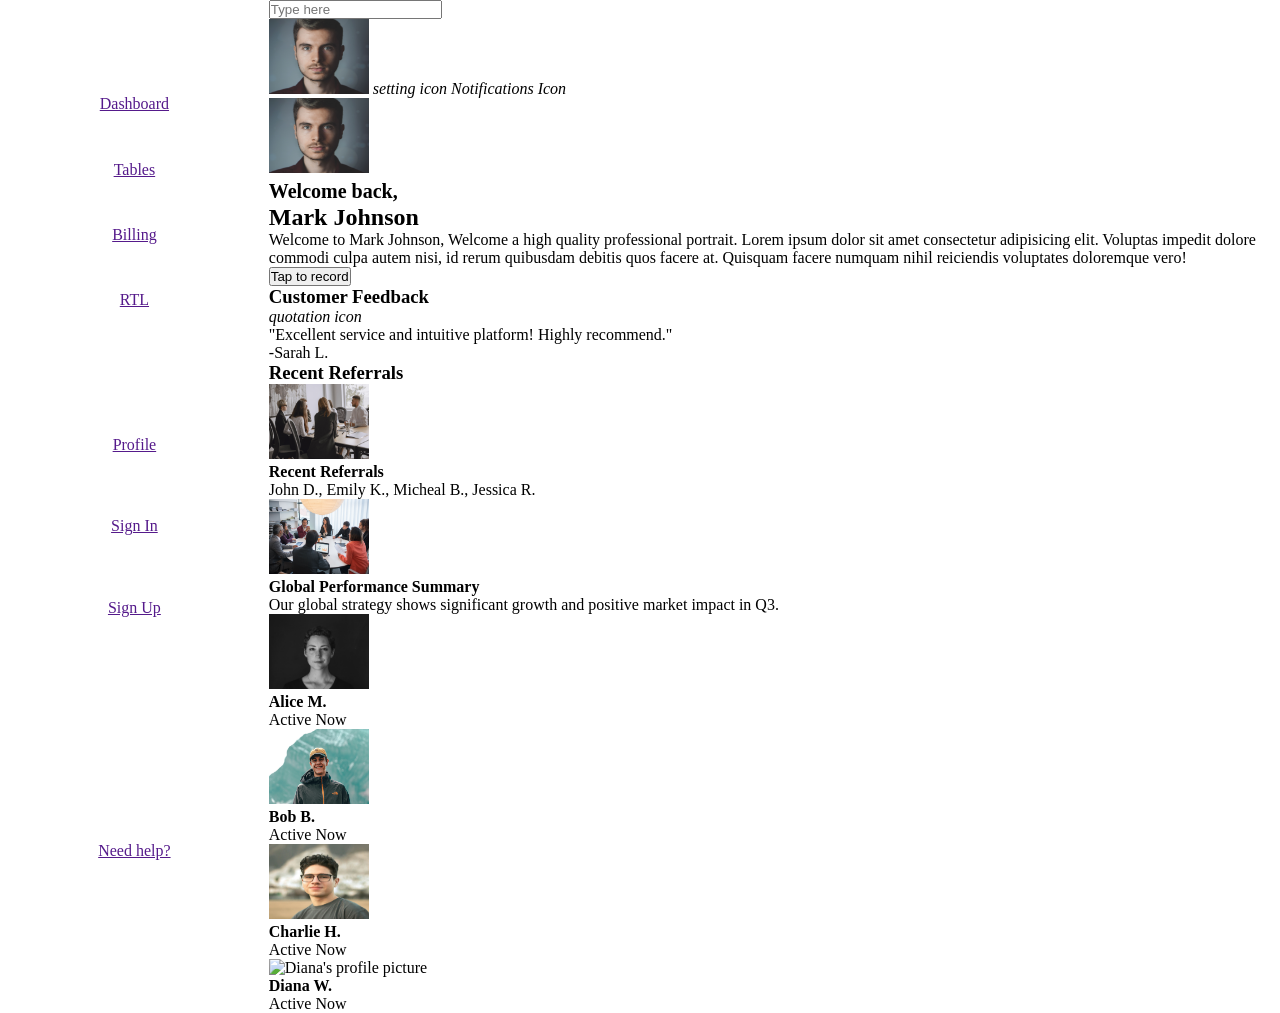
==== index.html @ 1d4af5df "Add basic CSS to the contents of the aside element in the dashboard page" ====
<!doctype html>
<html lang="en">
  <head>
    <meta charset="UTF-8" />
    <meta name="viewport" content="width=device-width, initial-scale=1.0" />
    <title>Dashboard</title>
    <!--Temporary style arrangement-->
    <style>
      img {
        width: 100px;
        height: 75px;
      }
    </style>
    <link rel="stylesheet" href="./assets/style/style.css" />
  </head>
  <body>
    <!-- We can't use non-semantic elements here-->
    <aside>
      <nav>
        <div class="aside1">
          <a href=""><i></i> Dashboard</a>
          <a href=""><i></i>Tables</a>
          <a href=""><i></i>Billing</a>
          <a href=""><i></i>RTL</a>
        </div>
        <div class="aside2">
          <a href=""><i></i>Profile</a>
          <a href=""><i></i>Sign In</a>
          <a href=""><i></i>Sign Up</a>
        </div>
        <div class="aside3">
          <a href=""><i></i> Need help?</a>
        </div>
      </nav>
    </aside>
    <div class="sub-container">
      <header>
        <div class="search">
          <!--Add search icon-->
          <input
            type="text"
            name="search"
            id="search"
            placeholder="Type here"
          />
        </div>
        <div class="settings">
          <img
            src="./assets/images/mark_Johnson.jpg"
            alt=""
            width="30px"
            height="30px"
          />
          <i>setting icon</i>
          <!--setting icon-->
          <i>Notifications Icon</i>
        </div>
      </header>

      <main>
        <section aria-labelledby="activity-information" class="activitySummary">
          <article aria-label="today's money"></article>
          <article aria-label="today's users"></article>
          <article aria-label="new clients"></article>
          <article aria-label="total sales"></article>
        </section>

        <section class="main-container" aria-labelledby="dashboard-overview">
          <article class="hero">
            <header>
              <img
                src="./assets/images/mark_Johnson.jpg"
                alt="mark johnson's profile picture"
              />
              <h2>
                <small>Welcome back,</small> <br />
                Mark Johnson
              </h2>
              <p>
                Welcome to Mark Johnson, Welcome a high quality professional
                portrait. Lorem ipsum dolor sit amet consectetur adipisicing
                elit. Voluptas impedit dolore commodi culpa autem nisi, id rerum
                quibusdam debitis quos facere at. Quisquam facere numquam nihil
                reiciendis voluptates doloremque vero!
              </p>

              <button>Tap to record</button>
            </header>
          </article>

          <article class="feedback">
            <h3>Customer Feedback</h3>
            <i>quotation icon</i>
            <p>
              "Excellent service and intuitive platform! Highly recommend."
              <br />
              -Sarah L.
            </p>
          </article>

          <article>
            <h3>Recent Referrals</h3>
            <figure>
              <img
                src="./assets/images/recent_referrals.jpg"
                alt="recent referrals image"
              />
              <figcaption>
                <b>Recent Referrals</b> <br />
                John D., Emily K., Micheal B., Jessica R.
              </figcaption>
            </figure>
          </article>
        </section>

        <section aria-labelledby="performance-summary">
          <article>
            <figure>
              <img
                src="./assets/images/global_performance_summary.jpg"
                alt="global performance summary image"
              />
              <figcaption>
                <b>Global Performance Summary</b> <br />
                Our global strategy shows significant growth and positive market
                impact in Q3.
              </figcaption>
            </figure>
          </article>

          <section>
            <article>
              <figure>
                <img
                  src="./assets/images/Alica_M.jpg"
                  alt="Alice's profile picture"
                />
                <figcaption>
                  <b>Alice M.</b> <br />
                  <span>Active Now</span>
                </figcaption>
              </figure>
            </article>

            <article>
              <figure>
                <img
                  src="./assets/images/Bob_S.jpg"
                  alt="Bob's profile picture"
                />
                <figcaption>
                  <b>Bob B.</b> <br />
                  <span>Active Now</span>
                </figcaption>
              </figure>
            </article>

            <article>
              <figure>
                <img
                  src="./assets/images/Charli_H.jpg"
                  alt="Charlie's profile picture"
                />
                <figcaption>
                  <b>Charlie H.</b> <br />
                  <span>Active Now</span>
                </figcaption>
              </figure>
            </article>

            <article>
              <figure>
                <img
                  src="./assets/images/Diana W.jpg"
                  alt="Diana's profile picture"
                />
                <figcaption>
                  <b>Diana W.</b> <br />
                  <span>Active Now</span>
                </figcaption>
              </figure>
            </article>
          </section>
        </section>
      </main>
    </div>
  </body>
</html>
---- assets/style/style.css ----
* {
  margin: 0;
  padding: 0;
  box-sizing: border-box;
}

body {
  display: flex;
}

aside {
  flex: 0.5;
  padding: 3rem 0.5rem 0.5rem;
  /* border: 1rem solid black; */
}

aside nav {
  display: flex;
  flex-direction: column;
  justify-content: space-between;
  gap: 1rem;
  height: 100%;
}

aside nav .aside1,
.aside2,
.aside3 {
  display: flex;
  flex-direction: column;
  justify-content: space-evenly;
  /* border: 0.5rem solid blue; */
  height: 100%;
  align-items: center;
}

.sub-container {
  flex: 2;
}
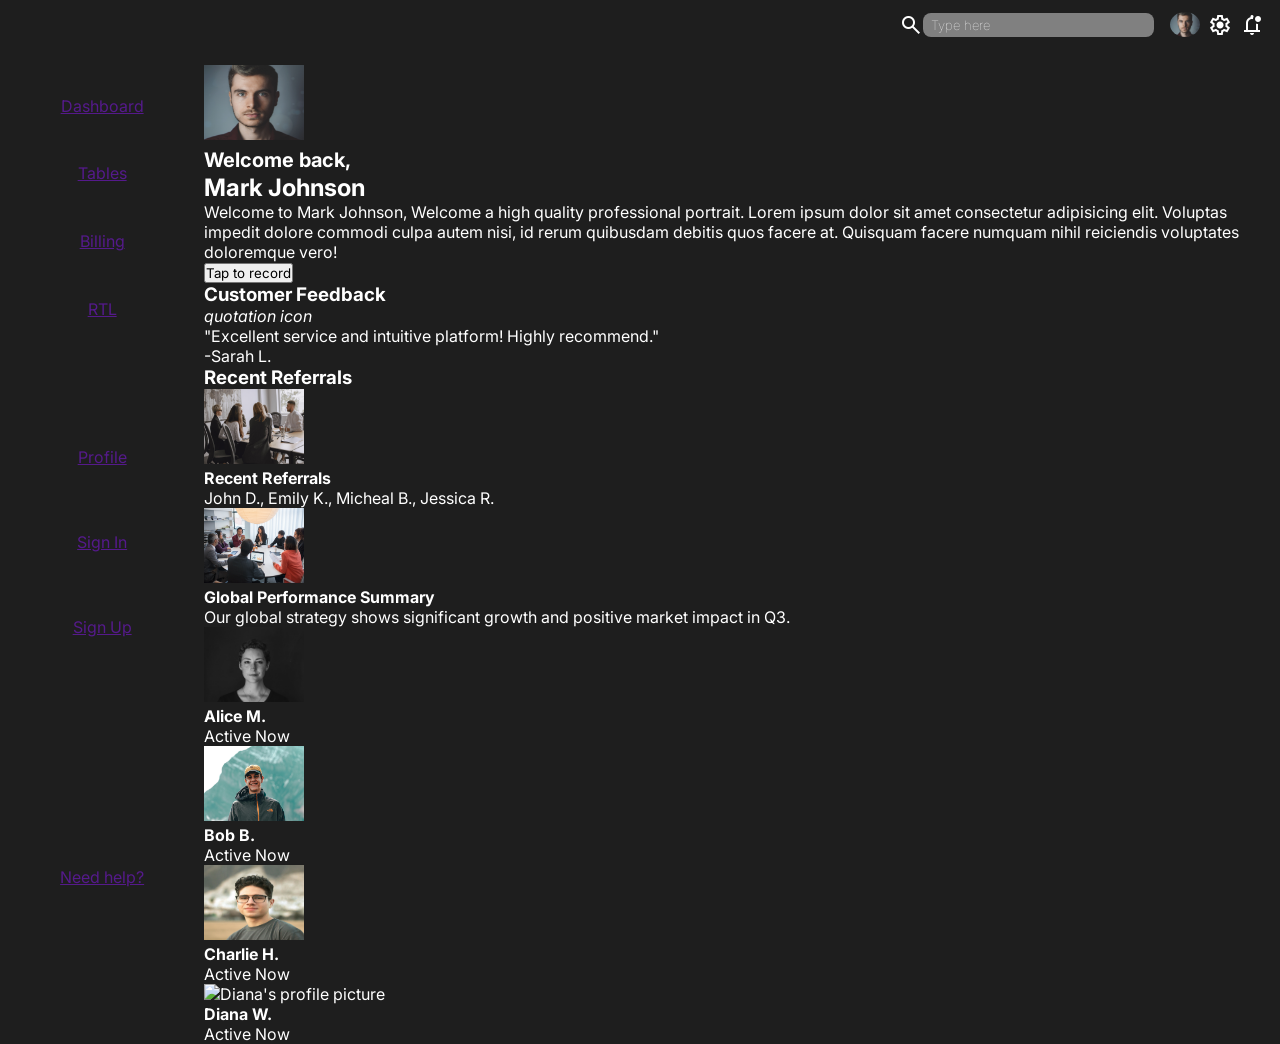
==== commit 8a0a0db5: "Add CSS and icons to the header navigation and information subsection." ====
--- a/index.html
+++ b/index.html
@@ -11,6 +11,10 @@
         height: 75px;
       }
     </style>
+    <link
+      rel="stylesheet"
+      href="https://fonts.googleapis.com/css2?family=Material+Symbols+Outlined:opsz,wght,FILL,GRAD@20..48,100..700,0..1,-50..200&icon_names=settings,notifications_unread,search"
+    />
     <link rel="stylesheet" href="./assets/style/style.css" />
   </head>
   <body>
@@ -34,9 +38,10 @@
       </nav>
     </aside>
     <div class="sub-container">
-      <header>
+      <header id="info-nav">
         <div class="search">
           <!--Add search icon-->
+          <span class="material-symbols-outlined search-icon">search</span>
           <input
             type="text"
             name="search"
@@ -51,9 +56,9 @@
             width="30px"
             height="30px"
           />
-          <i>setting icon</i>
+          <span class="material-symbols-outlined">settings</span>
           <!--setting icon-->
-          <i>Notifications Icon</i>
+          <span class="material-symbols-outlined">notifications_unread</span>
         </div>
       </header>
 
--- a/assets/style/style.css
+++ b/assets/style/style.css
@@ -1,15 +1,20 @@
+@import url("https://fonts.googleapis.com/css2?family=Inter:ital,opsz,wght@0,14..32,100..900;1,14..32,100..900");
+
 * {
   margin: 0;
   padding: 0;
   box-sizing: border-box;
+  font-family: Inter;
 }
 
 body {
   display: flex;
+  color: #ffffff;
+  background-color: #1e1e1e;
 }
 
 aside {
-  flex: 0.5;
+  flex: 0.35;
   padding: 3rem 0.5rem 0.5rem;
   /* border: 1rem solid black; */
 }
@@ -35,4 +40,51 @@
 
 .sub-container {
   flex: 2;
+  display: flex;
+  flex-direction: column;
+  gap: 1rem;
 }
+
+.sub-container header#info-nav {
+  display: flex;
+  justify-content: flex-end;
+  gap: 1rem;
+  /* border: 0.25rem solid black; */
+  align-items: center;
+  padding: 0.75rem 1rem;
+}
+
+.sub-container header#info-nav .search {
+  display: flex;
+}
+
+.sub-container header#info-nav .search span .search-icon {
+  align-self: center;
+  font-weight: 200;
+}
+
+.sub-container header#info-nav .search input {
+  border-radius: 0.5rem;
+  background-color: gray;
+  color: white;
+  border: none;
+  padding: 0.25rem 0.5rem;
+}
+.sub-container header#info-nav .search input::placeholder {
+  color: white;
+  font-weight: 100;
+  font-size: small;
+}
+
+.sub-container header#info-nav .settings {
+  display: flex;
+  justify-content: space-evenly;
+  align-items: center;
+  gap: 0.5rem;
+}
+
+.sub-container header#info-nav .settings img {
+  border-radius: 50%;
+  height: 25px;
+  width: 30px;
+}
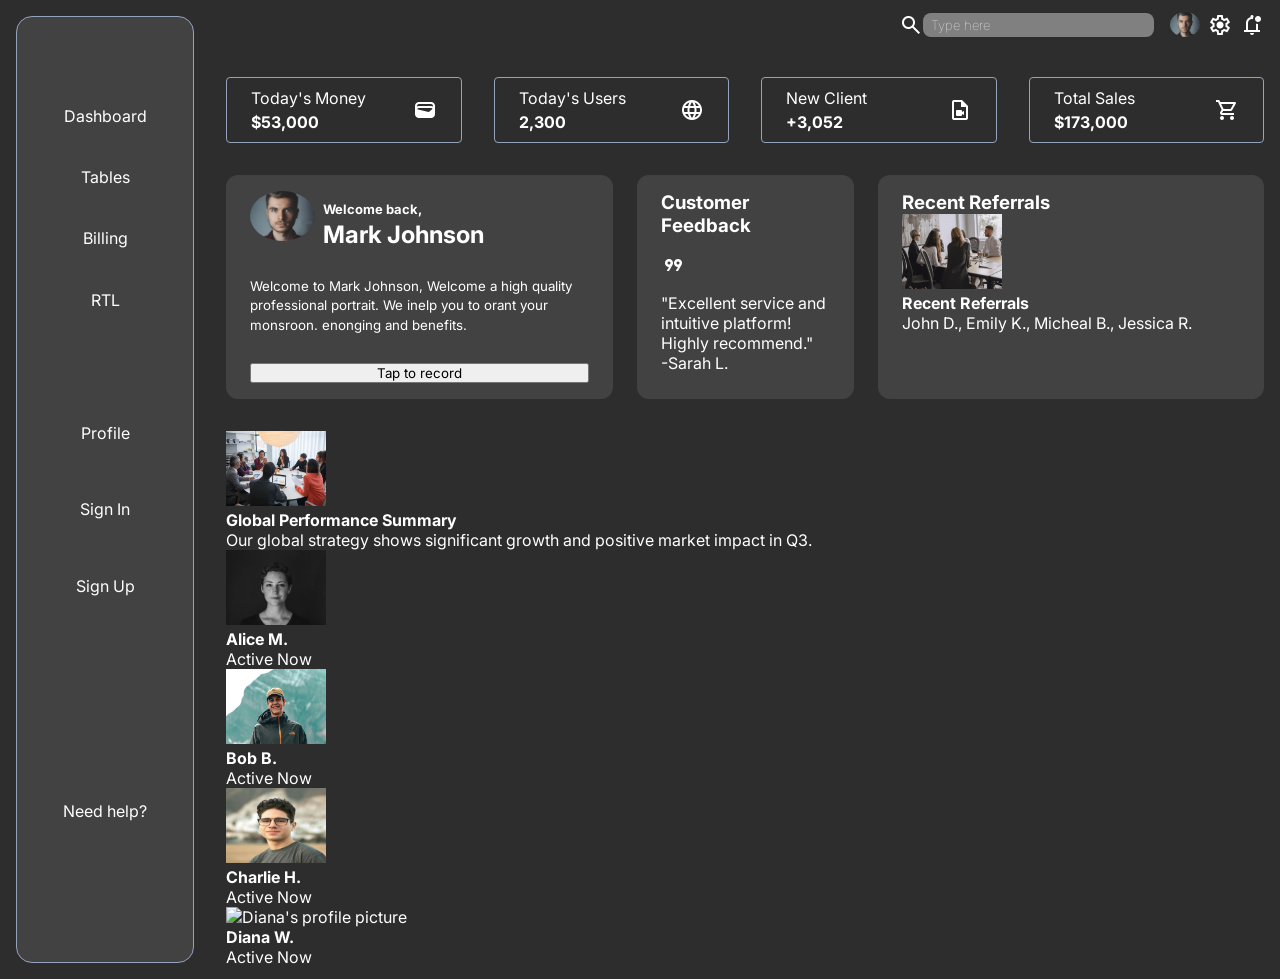
==== commit 007362aa: "Add more CSS to the dashboard page" ====
--- a/index.html
+++ b/index.html
@@ -13,7 +13,7 @@
     </style>
     <link
       rel="stylesheet"
-      href="https://fonts.googleapis.com/css2?family=Material+Symbols+Outlined:opsz,wght,FILL,GRAD@20..48,100..700,0..1,-50..200&icon_names=settings,notifications_unread,search"
+      href="https://fonts.googleapis.com/css2?family=Material+Symbols+Outlined:opsz,wght,FILL,GRAD@20..48,100..700,0..1,-50..200&icon_names=settings,notifications_unread,search,wallet,language,video_file,shopping_cart,format_quote"
     />
     <link rel="stylesheet" href="./assets/style/style.css" />
   </head>
@@ -64,10 +64,35 @@
 
       <main>
         <section aria-labelledby="activity-information" class="activitySummary">
-          <article aria-label="today's money"></article>
-          <article aria-label="today's users"></article>
-          <article aria-label="new clients"></article>
-          <article aria-label="total sales"></article>
+          <article aria-label="today's money">
+            <p>
+              Today's Money
+              <br />
+              <span> <b>$53,000</b></span>
+            </p>
+            <span class="material-symbols-outlined">wallet</span>
+          </article>
+          <article aria-label="today's users">
+            <p>
+              Today's Users
+              <br />
+              <span><b>2,300</b></span>
+            </p>
+            <span class="material-symbols-outlined">language</span>
+          </article>
+          <article aria-label="new clients">
+            <p>
+              New Client <br />
+              <span> <b>+3,052</b></span>
+            </p>
+            <span class="material-symbols-outlined">video_file</span>
+          </article>
+          <article aria-label="total sales">
+            <p>
+              Total Sales <br /><span> <b>$173,000</b></span>
+            </p>
+            <span class="material-symbols-outlined">shopping_cart</span>
+          </article>
         </section>
 
         <section class="main-container" aria-labelledby="dashboard-overview">
@@ -81,21 +106,19 @@
                 <small>Welcome back,</small> <br />
                 Mark Johnson
               </h2>
-              <p>
-                Welcome to Mark Johnson, Welcome a high quality professional
-                portrait. Lorem ipsum dolor sit amet consectetur adipisicing
-                elit. Voluptas impedit dolore commodi culpa autem nisi, id rerum
-                quibusdam debitis quos facere at. Quisquam facere numquam nihil
-                reiciendis voluptates doloremque vero!
-              </p>
-
-              <button>Tap to record</button>
             </header>
+            <p>
+              Welcome to Mark Johnson, Welcome a high quality professional
+              portrait. We inelp you to orant your monsroon. enonging and
+              benefits.
+            </p>
+
+            <button>Tap to record</button>
           </article>
 
           <article class="feedback">
             <h3>Customer Feedback</h3>
-            <i>quotation icon</i>
+            <span class="material-symbols-outlined">format_quote</span>
             <p>
               "Excellent service and intuitive platform! Highly recommend."
               <br />
@@ -103,7 +126,7 @@
             </p>
           </article>
 
-          <article>
+          <article class="referrals">
             <h3>Recent Referrals</h3>
             <figure>
               <img
--- a/assets/style/style.css
+++ b/assets/style/style.css
@@ -10,12 +10,16 @@
 body {
   display: flex;
   color: #ffffff;
-  background-color: #1e1e1e;
+  background-color: #2d2d2d;
 }
 
 aside {
-  flex: 0.35;
+  flex: 0.3;
   padding: 3rem 0.5rem 0.5rem;
+  background-color: #424242;
+  margin: 1rem;
+  border-radius: 1rem;
+  border: 0.0625rem solid #94a3bb;
   /* border: 1rem solid black; */
 }
 
@@ -36,6 +40,11 @@
   /* border: 0.5rem solid blue; */
   height: 100%;
   align-items: center;
+}
+
+aside nav a {
+  text-decoration: none;
+  color: white;
 }
 
 .sub-container {
@@ -88,3 +97,85 @@
   height: 25px;
   width: 30px;
 }
+main {
+  display: flex;
+  flex-direction: column;
+  gap: 2rem;
+  padding: 0.75rem 1rem;
+}
+.activitySummary {
+  display: flex;
+  justify-content: space-evenly;
+  width: 100%;
+  gap: 2rem;
+}
+
+.activitySummary article {
+  padding: 0.5rem 1.5rem;
+  border: 0.0625rem solid #94a3bb;
+  border-radius: 0.25rem;
+  display: flex;
+  align-items: center;
+  justify-content: space-between;
+  width: 100%;
+}
+
+.activitySummary article p {
+  line-height: 1.5;
+  font-weight: light;
+}
+
+.main-container {
+  /* border: 0.125rem solid white; */
+  display: flex;
+  gap: 1.5rem;
+}
+
+.hero,
+.feedback,
+.referrals {
+  padding: 1rem 1.5rem;
+  /* border: 0.125rem solid white; */
+  background-color: #424242;
+  border-radius: 0.75rem;
+}
+
+.hero {
+  flex: 1;
+  display: flex;
+  flex-direction: column;
+  gap: 1.75rem;
+}
+
+.hero header {
+  display: flex;
+  gap: 0.5rem;
+}
+
+.hero header img {
+  border-radius: 50%;
+  width: 65px;
+  height: 50px;
+  object-fit: fill;
+}
+
+.hero header h2 small {
+  font-weight: light;
+  font-size: small;
+}
+
+.hero p {
+  font-size: smaller;
+  line-height: 1.45;
+  font-weight: light;
+}
+.feedback {
+  flex: 0.5;
+  display: flex;
+  flex-direction: column;
+  gap: 1rem;
+}
+
+.referrals {
+  flex: 1;
+}
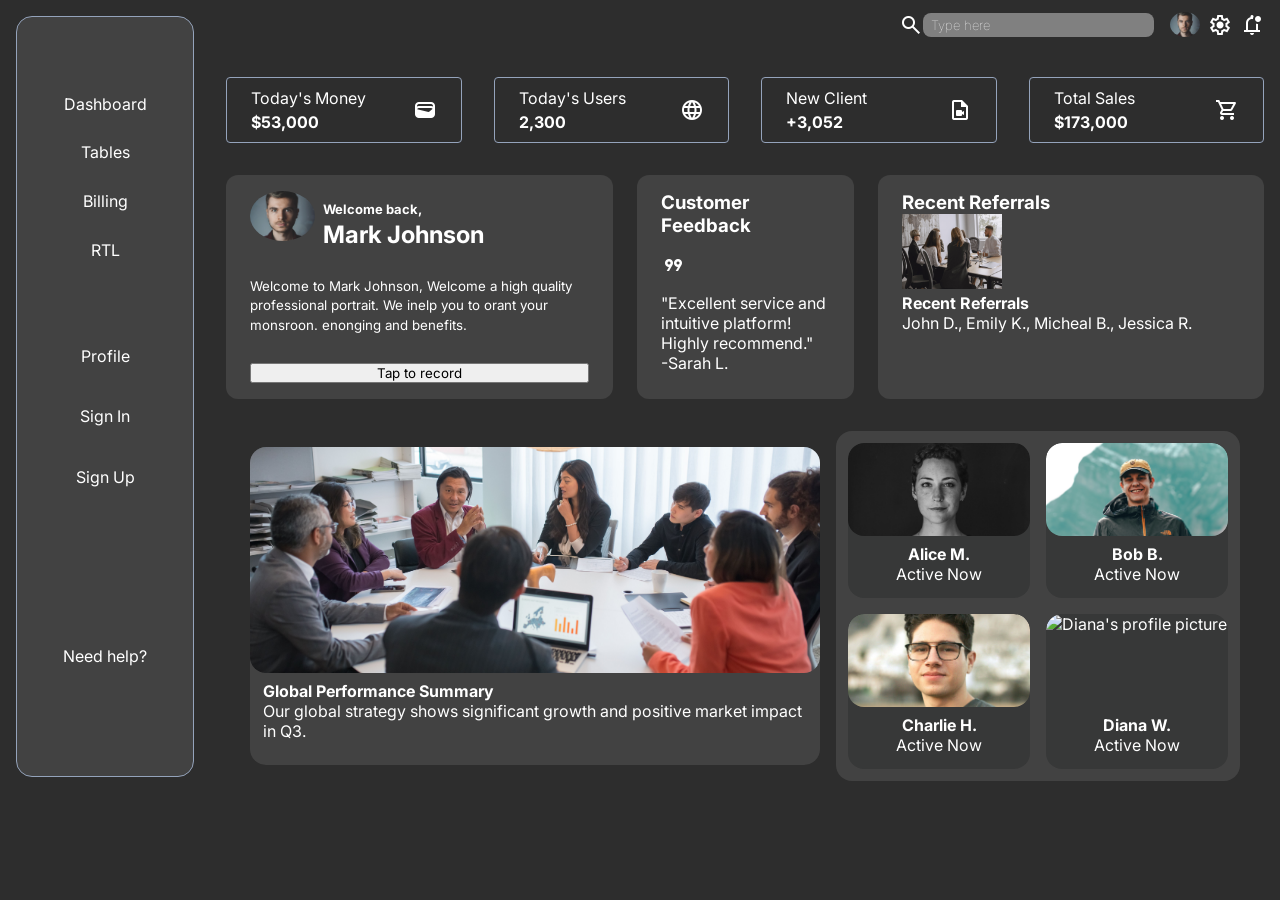
==== commit bd707fb3: "Complete the basic CSS for the desktop-friendly dashboard design" ====
--- a/index.html
+++ b/index.html
@@ -4,13 +4,7 @@
     <meta charset="UTF-8" />
     <meta name="viewport" content="width=device-width, initial-scale=1.0" />
     <title>Dashboard</title>
-    <!--Temporary style arrangement-->
-    <style>
-      img {
-        width: 100px;
-        height: 75px;
-      }
-    </style>
+
     <link
       rel="stylesheet"
       href="https://fonts.googleapis.com/css2?family=Material+Symbols+Outlined:opsz,wght,FILL,GRAD@20..48,100..700,0..1,-50..200&icon_names=settings,notifications_unread,search,wallet,language,video_file,shopping_cart,format_quote"
@@ -141,73 +135,66 @@
           </article>
         </section>
 
-        <section aria-labelledby="performance-summary">
-          <article>
-            <figure>
-              <img
-                src="./assets/images/global_performance_summary.jpg"
-                alt="global performance summary image"
-              />
-              <figcaption>
-                <b>Global Performance Summary</b> <br />
-                Our global strategy shows significant growth and positive market
-                impact in Q3.
-              </figcaption>
-            </figure>
-          </article>
-
-          <section>
-            <article>
-              <figure>
-                <img
-                  src="./assets/images/Alica_M.jpg"
-                  alt="Alice's profile picture"
-                />
-                <figcaption>
-                  <b>Alice M.</b> <br />
-                  <span>Active Now</span>
-                </figcaption>
-              </figure>
-            </article>
-
-            <article>
-              <figure>
-                <img
-                  src="./assets/images/Bob_S.jpg"
-                  alt="Bob's profile picture"
-                />
-                <figcaption>
-                  <b>Bob B.</b> <br />
-                  <span>Active Now</span>
-                </figcaption>
-              </figure>
-            </article>
-
-            <article>
-              <figure>
-                <img
-                  src="./assets/images/Charli_H.jpg"
-                  alt="Charlie's profile picture"
-                />
-                <figcaption>
-                  <b>Charlie H.</b> <br />
-                  <span>Active Now</span>
-                </figcaption>
-              </figure>
-            </article>
-
-            <article>
-              <figure>
-                <img
-                  src="./assets/images/Diana W.jpg"
-                  alt="Diana's profile picture"
-                />
-                <figcaption>
-                  <b>Diana W.</b> <br />
-                  <span>Active Now</span>
-                </figcaption>
-              </figure>
-            </article>
+        <section
+          aria-labelledby="performance-summary"
+          class="performanceSummary"
+        >
+          <figure class="img">
+            <img
+              src="./assets/images/global_performance_summary.jpg"
+              alt="global performance summary image"
+            />
+            <figcaption>
+              <b>Global Performance Summary</b> <br />
+              Our global strategy shows significant growth and positive market
+              impact in Q3.
+            </figcaption>
+          </figure>
+
+          <section class="subDiv">
+            <figure class="subDivImg">
+              <img
+                src="./assets/images/Alica_M.jpg"
+                alt="Alice's profile picture"
+              />
+              <figcaption>
+                <b>Alice M.</b> <br />
+                <span>Active Now</span>
+              </figcaption>
+            </figure>
+
+            <figure class="subDivImg">
+              <img
+                src="./assets/images/Bob_S.jpg"
+                alt="Bob's profile picture"
+              />
+              <figcaption>
+                <b>Bob B.</b> <br />
+                <span>Active Now</span>
+              </figcaption>
+            </figure>
+
+            <figure class="subDivImg">
+              <img
+                src="./assets/images/Charli_H.jpg"
+                alt="Charlie's profile picture"
+              />
+              <figcaption>
+                <b>Charlie H.</b> <br />
+                <span>Active Now</span>
+              </figcaption>
+            </figure>
+
+            <figure class="subDivImg">
+              <img
+                src="./assets/images/Diana W.jpg"
+                alt="Diana's profile picture"
+              />
+              <figcaption>
+                <b>Diana W.</b> <br />
+                <span>Active Now</span>
+              </figcaption>
+            </figure>
           </section>
         </section>
       </main>
--- a/assets/style/style.css
+++ b/assets/style/style.css
@@ -45,6 +45,11 @@
 aside nav a {
   text-decoration: none;
   color: white;
+}
+
+img {
+  width: 100px;
+  height: 75px;
 }
 
 .sub-container {
@@ -97,12 +102,14 @@
   height: 25px;
   width: 30px;
 }
+
 main {
   display: flex;
   flex-direction: column;
   gap: 2rem;
   padding: 0.75rem 1rem;
 }
+
 .activitySummary {
   display: flex;
   justify-content: space-evenly;
@@ -179,3 +186,85 @@
 .referrals {
   flex: 1;
 }
+
+section.performanceSummary {
+  display: flex;
+  gap: 1rem;
+  align-items: center;
+  padding: 1rem 1.5rem;
+  height: 350px;
+}
+
+section.performanceSummary .img,
+section.performanceSummary .subDiv {
+  height: 100%;
+}
+
+section.performanceSummary .img {
+  /* border: 0.125rem solid pink; */
+  flex: 1.8;
+  background-color: #424242;
+  border-radius: 1rem;
+  /* padding: 0.5rem; */
+  width: 100%;
+  height: 100%;
+  display: flex;
+  flex-direction: column;
+}
+
+section.performanceSummary .img img {
+  flex: 1.5;
+  width: 100%;
+  object-fit: cover;
+  border-radius: 1rem;
+}
+
+section.performanceSummary .img figcaption {
+  flex: 0.5;
+  padding: 0.5rem 0.8rem;
+  /* border: 0.125rem solid green; */
+  /* height: 50%; */
+}
+
+section.performanceSummary .subDiv {
+  flex: 1.2;
+
+  display: grid;
+  grid-template-columns: repeat(2, 1fr);
+  grid-template-rows: repeat(2, 1fr);
+
+  gap: 1rem;
+
+  height: 350px;
+
+  background-color: #424242;
+  border-radius: 1rem;
+  padding: 0.75rem;
+}
+
+section.performanceSummary .subDiv .subDivImg {
+  margin: 0;
+  display: flex;
+  flex-direction: column;
+  min-height: 0;
+  border-radius: 1rem;
+  background-color: #373838;
+  overflow: hidden;
+}
+
+section.performanceSummary .subDiv figure img {
+  width: 100%;
+  min-height: 0;
+
+  flex: 2;
+  object-fit: cover;
+
+  border-radius: 1rem;
+}
+section.performanceSummary .subDiv figure figcaption {
+  width: 100%;
+  flex: 1;
+
+  padding: 0.5rem;
+  text-align: center;
+}
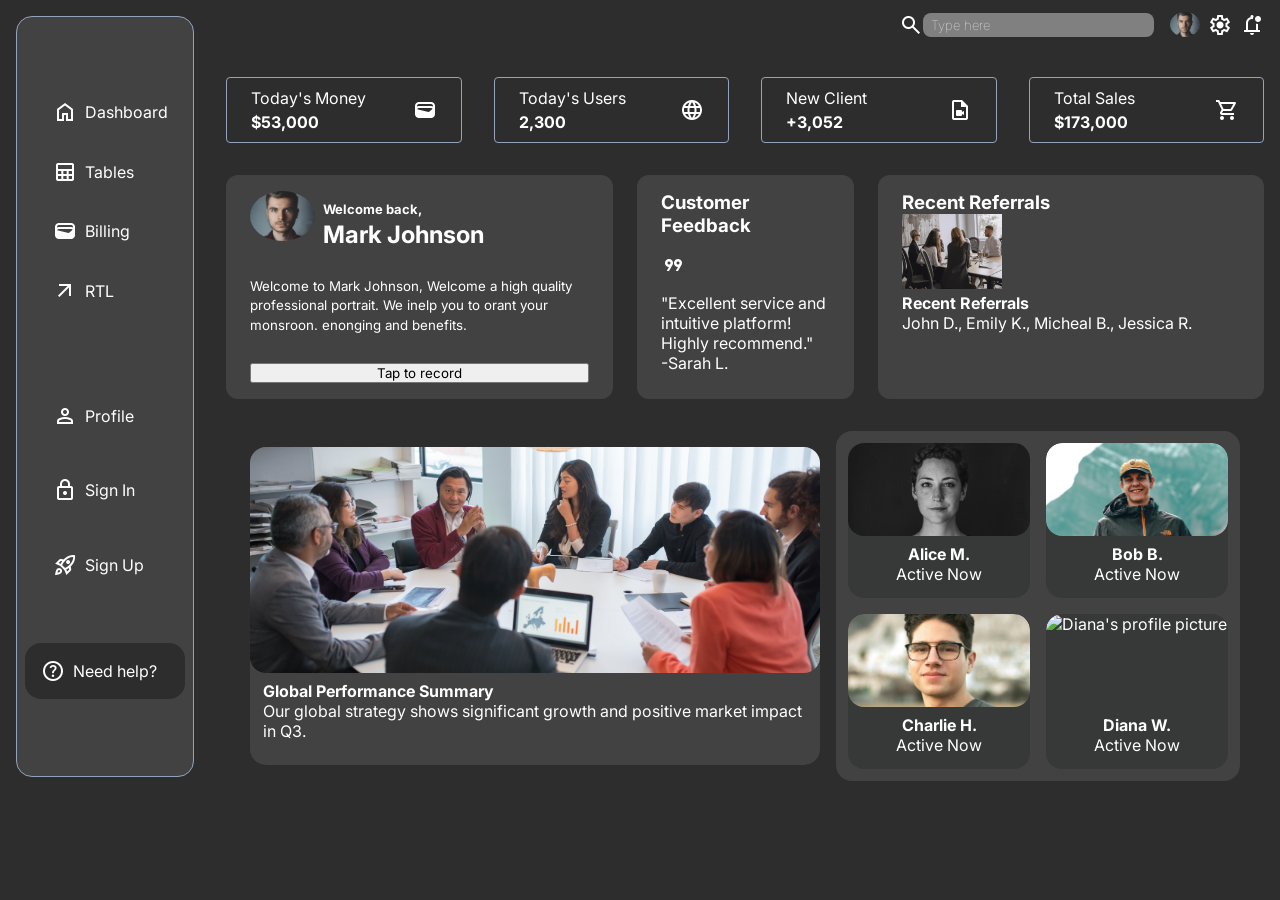
==== commit db2a9b6c: "Add all necessary icons to the aside section of the dashboard" ====
--- a/index.html
+++ b/index.html
@@ -7,7 +7,7 @@
 
     <link
       rel="stylesheet"
-      href="https://fonts.googleapis.com/css2?family=Material+Symbols+Outlined:opsz,wght,FILL,GRAD@20..48,100..700,0..1,-50..200&icon_names=settings,notifications_unread,search,wallet,language,video_file,shopping_cart,format_quote"
+      href="https://fonts.googleapis.com/css2?family=Material+Symbols+Outlined:opsz,wght,FILL,GRAD@20..48,100..700,0..1,-50..200&icon_names=settings,notifications_unread,search,wallet,language,video_file,shopping_cart,format_quote,home,table,arrow_outward,person,lock,help,rocket_launch"
     />
     <link rel="stylesheet" href="./assets/style/style.css" />
   </head>
@@ -16,18 +16,35 @@
     <aside>
       <nav>
         <div class="aside1">
-          <a href=""><i></i> Dashboard</a>
-          <a href=""><i></i>Tables</a>
-          <a href=""><i></i>Billing</a>
-          <a href=""><i></i>RTL</a>
+          <a href=""
+            ><span class="material-symbols-outlined">home</span> Dashboard</a
+          >
+          <a href=""
+            ><span class="material-symbols-outlined">table</span> Tables</a
+          >
+          <a href=""
+            ><span class="material-symbols-outlined">wallet</span>Billing</a
+          >
+          <a href=""
+            ><span class="material-symbols-outlined">arrow_outward</span>RTL</a
+          >
         </div>
         <div class="aside2">
-          <a href=""><i></i>Profile</a>
-          <a href=""><i></i>Sign In</a>
-          <a href=""><i></i>Sign Up</a>
+          <a href=""
+            ><span class="material-symbols-outlined">person</span>Profile</a
+          >
+          <a href=""
+            ><span class="material-symbols-outlined">lock</span>Sign In</a
+          >
+          <a href=""
+            ><span class="material-symbols-outlined">rocket_launch</span>Sign
+            Up</a
+          >
         </div>
         <div class="aside3">
-          <a href=""><i></i> Need help?</a>
+          <a href=""
+            ><span class="material-symbols-outlined">help</span> Need help?</a
+          >
         </div>
       </nav>
     </aside>
--- a/assets/style/style.css
+++ b/assets/style/style.css
@@ -32,14 +32,37 @@
 }
 
 aside nav .aside1,
-.aside2,
-.aside3 {
-  display: flex;
+.aside2 {
+  display: flex;
+  flex: 1.25;
   flex-direction: column;
   justify-content: space-evenly;
   /* border: 0.5rem solid blue; */
   height: 100%;
-  align-items: center;
+  align-items: flex-start;
+  padding-left: 1.75rem;
+  width: 100%;
+}
+
+aside nav div a {
+  display: flex;
+  gap: 0.5rem;
+  align-items: center;
+}
+
+aside nav .aside3 {
+  flex: 0.5;
+  justify-content: flex-end;
+  padding-bottom: 1rem;
+  align-items: center;
+  /* border: 0.125rem solid blue; */
+  /* height: fit-content; */
+}
+
+.aside3 a {
+  padding: 1rem;
+  background-color: #2d2d2d;
+  border-radius: 1rem;
 }
 
 aside nav a {
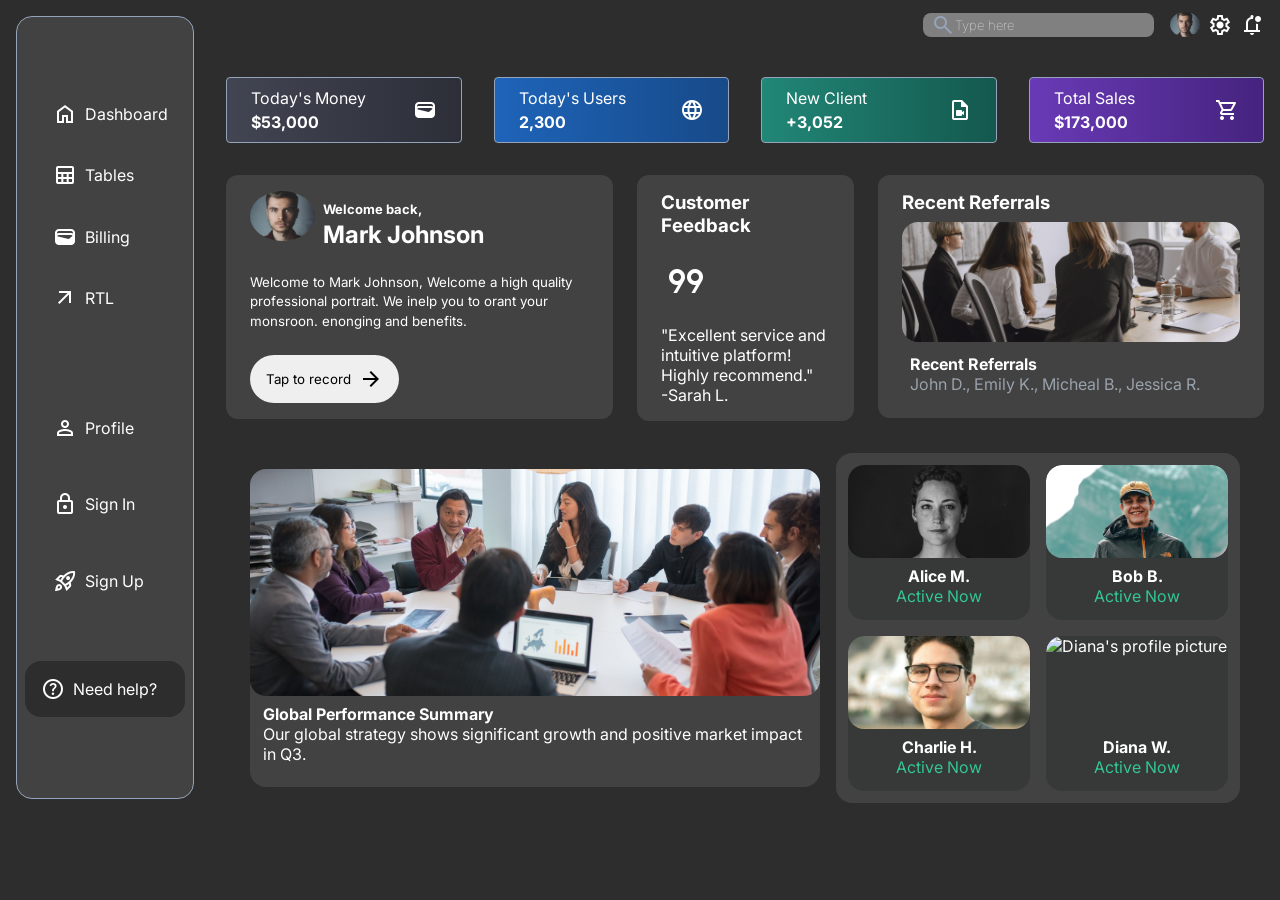
==== commit 06d21105: "Add mobile-responsiveness to the whole dashboard" ====
--- a/index.html
+++ b/index.html
@@ -7,214 +7,231 @@
 
     <link
       rel="stylesheet"
-      href="https://fonts.googleapis.com/css2?family=Material+Symbols+Outlined:opsz,wght,FILL,GRAD@20..48,100..700,0..1,-50..200&icon_names=settings,notifications_unread,search,wallet,language,video_file,shopping_cart,format_quote,home,table,arrow_outward,person,lock,help,rocket_launch"
+      href="https://fonts.googleapis.com/css2?family=Material+Symbols+Outlined:opsz,wght,FILL,GRAD@20..48,100..700,0..1,-50..200&icon_names=settings,notifications_unread,search,wallet,language,video_file,shopping_cart,format_quote,home,table,arrow_outward,person,lock,help,rocket_launch,arrow_forward"
     />
     <link rel="stylesheet" href="./assets/style/style.css" />
   </head>
   <body>
-    <!-- We can't use non-semantic elements here-->
-    <aside>
-      <nav>
-        <div class="aside1">
-          <a href=""
-            ><span class="material-symbols-outlined">home</span> Dashboard</a
+    <div class="container">
+      <aside>
+        <nav>
+          <div class="aside1">
+            <a href=""
+              ><span class="material-symbols-outlined">home</span>
+              <span class="desc"> Dashboard</span>
+            </a>
+            <a href=""
+              ><span class="material-symbols-outlined">table</span>
+              <span class="desc"> Tables</span></a
+            >
+            <a href=""
+              ><span class="material-symbols-outlined">wallet</span>
+              <span class="desc">Billing</span></a
+            >
+            <a href=""
+              ><span class="material-symbols-outlined">arrow_outward</span>
+              <span class="desc">RTL</span></a
+            >
+          </div>
+          <div class="aside2">
+            <a href=""
+              ><span class="material-symbols-outlined">person</span>
+              <span class="desc">Profile</span></a
+            >
+            <a href=""
+              ><span class="material-symbols-outlined">lock</span>
+              <span class="desc">Sign In</span>
+            </a>
+            <a href=""
+              ><span class="material-symbols-outlined">rocket_launch</span
+              ><span class="desc">Sign Up</span></a
+            >
+          </div>
+          <div class="aside3">
+            <a href=""
+              ><span class="material-symbols-outlined">help</span>
+              <span class="desc">Need help?</span></a
+            >
+          </div>
+        </nav>
+      </aside>
+      <div class="sub-container">
+        <header id="info-nav">
+          <div class="search">
+            <!--Add search icon-->
+            <span class="material-symbols-outlined search-icon">search</span>
+            <input
+              type="text"
+              name="search"
+              id="search"
+              placeholder="Type here"
+            />
+          </div>
+          <div class="settings">
+            <img
+              src="./assets/images/mark_Johnson.jpg"
+              alt=""
+              width="30px"
+              height="30px"
+            />
+            <span class="material-symbols-outlined">settings</span>
+            <!--setting icon-->
+            <span class="material-symbols-outlined">notifications_unread</span>
+          </div>
+        </header>
+
+        <main>
+          <section
+            aria-labelledby="activity-information"
+            class="activitySummary"
           >
-          <a href=""
-            ><span class="material-symbols-outlined">table</span> Tables</a
+            <article aria-label="today's money" class="money">
+              <p>
+                Today's Money
+                <br />
+                <span> <b>$53,000</b></span>
+              </p>
+              <span class="material-symbols-outlined">wallet</span>
+            </article>
+            <article aria-label="today's users" class="users">
+              <p>
+                Today's Users
+                <br />
+                <span><b>2,300</b></span>
+              </p>
+              <span class="material-symbols-outlined">language</span>
+            </article>
+            <article aria-label="new clients" class="clients">
+              <p>
+                New Client <br />
+                <span> <b>+3,052</b></span>
+              </p>
+              <span class="material-symbols-outlined">video_file</span>
+            </article>
+            <article aria-label="total sales" class="sales">
+              <p>
+                Total Sales <br /><span> <b>$173,000</b></span>
+              </p>
+              <span class="material-symbols-outlined">shopping_cart</span>
+            </article>
+          </section>
+
+          <section class="main-container" aria-labelledby="dashboard-overview">
+            <article class="hero">
+              <header>
+                <img
+                  src="./assets/images/mark_Johnson.jpg"
+                  alt="mark johnson's profile picture"
+                />
+                <h2>
+                  <small>Welcome back,</small> <br />
+                  Mark Johnson
+                </h2>
+              </header>
+              <p>
+                Welcome to Mark Johnson, Welcome a high quality professional
+                portrait. We inelp you to orant your monsroon. enonging and
+                benefits.
+              </p>
+
+              <button>
+                Tap to record
+                <span class="material-symbols-outlined">arrow_forward</span>
+              </button>
+            </article>
+
+            <article class="feedback">
+              <h3>Customer Feedback</h3>
+              <span class="material-symbols-outlined">format_quote</span>
+              <p>
+                "Excellent service and intuitive platform! Highly recommend."
+                <br />
+                -Sarah L.
+              </p>
+            </article>
+
+            <article class="referrals">
+              <h3>Recent Referrals</h3>
+              <figure>
+                <img
+                  src="./assets/images/recent_referrals.jpg"
+                  alt="recent referrals image"
+                />
+                <figcaption>
+                  <b>Recent Referrals</b> <br />
+                  <span> John D., Emily K., Micheal B., Jessica R.</span>
+                </figcaption>
+              </figure>
+            </article>
+          </section>
+
+          <section
+            aria-labelledby="performance-summary"
+            class="performanceSummary"
           >
-          <a href=""
-            ><span class="material-symbols-outlined">wallet</span>Billing</a
-          >
-          <a href=""
-            ><span class="material-symbols-outlined">arrow_outward</span>RTL</a
-          >
-        </div>
-        <div class="aside2">
-          <a href=""
-            ><span class="material-symbols-outlined">person</span>Profile</a
-          >
-          <a href=""
-            ><span class="material-symbols-outlined">lock</span>Sign In</a
-          >
-          <a href=""
-            ><span class="material-symbols-outlined">rocket_launch</span>Sign
-            Up</a
-          >
-        </div>
-        <div class="aside3">
-          <a href=""
-            ><span class="material-symbols-outlined">help</span> Need help?</a
-          >
-        </div>
-      </nav>
-    </aside>
-    <div class="sub-container">
-      <header id="info-nav">
-        <div class="search">
-          <!--Add search icon-->
-          <span class="material-symbols-outlined search-icon">search</span>
-          <input
-            type="text"
-            name="search"
-            id="search"
-            placeholder="Type here"
-          />
-        </div>
-        <div class="settings">
-          <img
-            src="./assets/images/mark_Johnson.jpg"
-            alt=""
-            width="30px"
-            height="30px"
-          />
-          <span class="material-symbols-outlined">settings</span>
-          <!--setting icon-->
-          <span class="material-symbols-outlined">notifications_unread</span>
-        </div>
-      </header>
-
-      <main>
-        <section aria-labelledby="activity-information" class="activitySummary">
-          <article aria-label="today's money">
-            <p>
-              Today's Money
-              <br />
-              <span> <b>$53,000</b></span>
-            </p>
-            <span class="material-symbols-outlined">wallet</span>
-          </article>
-          <article aria-label="today's users">
-            <p>
-              Today's Users
-              <br />
-              <span><b>2,300</b></span>
-            </p>
-            <span class="material-symbols-outlined">language</span>
-          </article>
-          <article aria-label="new clients">
-            <p>
-              New Client <br />
-              <span> <b>+3,052</b></span>
-            </p>
-            <span class="material-symbols-outlined">video_file</span>
-          </article>
-          <article aria-label="total sales">
-            <p>
-              Total Sales <br /><span> <b>$173,000</b></span>
-            </p>
-            <span class="material-symbols-outlined">shopping_cart</span>
-          </article>
-        </section>
-
-        <section class="main-container" aria-labelledby="dashboard-overview">
-          <article class="hero">
-            <header>
+            <figure class="img">
               <img
-                src="./assets/images/mark_Johnson.jpg"
-                alt="mark johnson's profile picture"
-              />
-              <h2>
-                <small>Welcome back,</small> <br />
-                Mark Johnson
-              </h2>
-            </header>
-            <p>
-              Welcome to Mark Johnson, Welcome a high quality professional
-              portrait. We inelp you to orant your monsroon. enonging and
-              benefits.
-            </p>
-
-            <button>Tap to record</button>
-          </article>
-
-          <article class="feedback">
-            <h3>Customer Feedback</h3>
-            <span class="material-symbols-outlined">format_quote</span>
-            <p>
-              "Excellent service and intuitive platform! Highly recommend."
-              <br />
-              -Sarah L.
-            </p>
-          </article>
-
-          <article class="referrals">
-            <h3>Recent Referrals</h3>
-            <figure>
-              <img
-                src="./assets/images/recent_referrals.jpg"
-                alt="recent referrals image"
+                src="./assets/images/global_performance_summary.jpg"
+                alt="global performance summary image"
               />
               <figcaption>
-                <b>Recent Referrals</b> <br />
-                John D., Emily K., Micheal B., Jessica R.
+                <b>Global Performance Summary</b> <br />
+                <span>
+                  Our global strategy shows significant growth and positive
+                  market impact in Q3.</span
+                >
               </figcaption>
             </figure>
-          </article>
-        </section>
-
-        <section
-          aria-labelledby="performance-summary"
-          class="performanceSummary"
-        >
-          <figure class="img">
-            <img
-              src="./assets/images/global_performance_summary.jpg"
-              alt="global performance summary image"
-            />
-            <figcaption>
-              <b>Global Performance Summary</b> <br />
-              Our global strategy shows significant growth and positive market
-              impact in Q3.
-            </figcaption>
-          </figure>
-
-          <section class="subDiv">
-            <figure class="subDivImg">
-              <img
-                src="./assets/images/Alica_M.jpg"
-                alt="Alice's profile picture"
-              />
-              <figcaption>
-                <b>Alice M.</b> <br />
-                <span>Active Now</span>
-              </figcaption>
-            </figure>
-
-            <figure class="subDivImg">
-              <img
-                src="./assets/images/Bob_S.jpg"
-                alt="Bob's profile picture"
-              />
-              <figcaption>
-                <b>Bob B.</b> <br />
-                <span>Active Now</span>
-              </figcaption>
-            </figure>
-
-            <figure class="subDivImg">
-              <img
-                src="./assets/images/Charli_H.jpg"
-                alt="Charlie's profile picture"
-              />
-              <figcaption>
-                <b>Charlie H.</b> <br />
-                <span>Active Now</span>
-              </figcaption>
-            </figure>
-
-            <figure class="subDivImg">
-              <img
-                src="./assets/images/Diana W.jpg"
-                alt="Diana's profile picture"
-              />
-              <figcaption>
-                <b>Diana W.</b> <br />
-                <span>Active Now</span>
-              </figcaption>
-            </figure>
+
+            <section class="subDiv">
+              <figure class="subDivImg">
+                <img
+                  src="./assets/images/Alica_M.jpg"
+                  alt="Alice's profile picture"
+                />
+                <figcaption>
+                  <b>Alice M.</b> <br />
+                  <span>Active Now</span>
+                </figcaption>
+              </figure>
+
+              <figure class="subDivImg">
+                <img
+                  src="./assets/images/Bob_S.jpg"
+                  alt="Bob's profile picture"
+                />
+                <figcaption>
+                  <b>Bob B.</b> <br />
+                  <span>Active Now</span>
+                </figcaption>
+              </figure>
+
+              <figure class="subDivImg">
+                <img
+                  src="./assets/images/Charli_H.jpg"
+                  alt="Charlie's profile picture"
+                />
+                <figcaption>
+                  <b>Charlie H.</b> <br />
+                  <span>Active Now</span>
+                </figcaption>
+              </figure>
+
+              <figure class="subDivImg">
+                <img
+                  src="./assets/images/Diana W.jpg"
+                  alt="Diana's profile picture"
+                />
+                <figcaption>
+                  <b>Diana W.</b> <br />
+                  <span>Active Now</span>
+                </figcaption>
+              </figure>
+            </section>
           </section>
-        </section>
-      </main>
+        </main>
+      </div>
     </div>
+    <!-- We can't use non-semantic elements here-->
   </body>
 </html>
--- a/assets/style/style.css
+++ b/assets/style/style.css
@@ -8,11 +8,13 @@
 }
 
 body {
-  display: flex;
   color: #ffffff;
   background-color: #2d2d2d;
 }
 
+.container {
+  display: flex;
+}
 aside {
   flex: 0.3;
   padding: 3rem 0.5rem 0.5rem;
@@ -95,6 +97,12 @@
   display: flex;
 }
 
+.sub-container header#info-nav .search span {
+  position: relative;
+  left: 2rem;
+  color: #94a3b8;
+}
+
 .sub-container header#info-nav .search span .search-icon {
   align-self: center;
   font-weight: 200;
@@ -111,6 +119,7 @@
   color: white;
   font-weight: 100;
   font-size: small;
+  padding-left: 1.5rem;
 }
 
 .sub-container header#info-nav .settings {
@@ -155,10 +164,28 @@
   font-weight: light;
 }
 
+main .activitySummary article.money {
+  background: linear-gradient(to right, #424552, #2c2f38);
+  /* #353843; */
+}
+
+main .activitySummary article.users {
+  background: linear-gradient(to right, #1e64b9, #174a89);
+}
+
+main .activitySummary article.clients {
+  background: linear-gradient(to right, #218777, #14584e);
+}
+
+main .activitySummary article.sales {
+  background: linear-gradient(to right, #693ab6, #45237e);
+}
+
 .main-container {
   /* border: 0.125rem solid white; */
   display: flex;
   gap: 1.5rem;
+  align-items: flex-start;
 }
 
 .hero,
@@ -174,7 +201,7 @@
   flex: 1;
   display: flex;
   flex-direction: column;
-  gap: 1.75rem;
+  gap: 1.5rem;
 }
 
 .hero header {
@@ -199,15 +226,62 @@
   line-height: 1.45;
   font-weight: light;
 }
+
+.hero button {
+  width: fit-content;
+  padding: 0.75rem 1rem;
+  /* font-size: 1.2rem; */
+  border-radius: 1.5rem;
+  display: flex;
+  align-items: center;
+  gap: 0.5rem;
+  border: none;
+}
+
+.main-container .feedback .material-symbols-outlined {
+  font-size: 3rem;
+  font-weight: light;
+}
+
 .feedback {
   flex: 0.5;
   display: flex;
   flex-direction: column;
-  gap: 1rem;
+  gap: 1.25rem;
 }
 
 .referrals {
   flex: 1;
+  display: flex;
+  flex-direction: column;
+  gap: 0.5rem;
+}
+
+.referrals figure {
+  /* border: 0.125rem solid brown; */
+  width: 100%;
+  border-radius: 1.5rem;
+}
+
+.referrals figure img {
+  width: 100%;
+  height: 120px;
+  object-fit: cover;
+  border-radius: 1rem;
+}
+
+.referrals figure figcaption {
+  padding: 0.5rem;
+  /* font-size: larger;
+  line-height: 1.4; */
+  flex: 0.33;
+  margin-bottom: 0;
+}
+
+.main-container .referrals figure figcaption span {
+  font-size: 1rem;
+  color: #99a1aa;
+  margin-bottom: 0;
 }
 
 section.performanceSummary {
@@ -291,3 +365,298 @@
   padding: 0.5rem;
   text-align: center;
 }
+
+.performanceSummary .subDiv .subDivImg figcaption span {
+  color: #33c793;
+}
+
+/* Mobile Responsiveness */
+@media (max-width: 480px) {
+  .container {
+    display: flex;
+    flex-direction: column;
+    gap: 0.5rem;
+    width: fit-content;
+    /* border: 0.125rem solid red; */
+    max-height: 100%;
+    height: 100%;
+    padding: 1rem 0.5rem;
+  }
+  aside {
+    width: 95%;
+    padding: 1.5rem 2rem;
+    height: 150px;
+    position: sticky;
+    top: 0;
+  }
+  aside nav {
+    flex-direction: row;
+    overflow: wrap;
+    gap: 0;
+    width: 100%;
+    height: 100%;
+  }
+  aside nav div a .desc {
+    display: none;
+  }
+
+  aside nav div a .material-symbols-outlined {
+    font-size: 2.5rem;
+    color: rgb(225, 222, 222);
+  }
+
+  /* aside nav div a .material-symbols-outlined {
+    display: visible;
+  } */
+
+  aside nav .aside1,
+  .aside2,
+  .aside3 {
+    flex-direction: row;
+    justify-content: space-between;
+    /* border: 0.0625rem solid blue; */
+    align-items: center;
+  }
+  .aside1 {
+    flex: 1;
+  }
+  .aside2 {
+    flex: 0.85;
+  }
+  aside nav .aside3 {
+    flex: 0.3;
+    background-color: transparent;
+    padding-bottom: 0;
+    /* border: 0.125rem solid blue; */
+    /* height: fit-content;
+     */
+  }
+
+  .aside3 a {
+    /* padding: 1rem; */
+    background-color: transparent;
+    border-radius: none;
+    height: fit-content;
+    padding-top: 0;
+    padding-bottom: 0;
+  }
+
+  .sub-container header#info-nav {
+    justify-content: space-evenly;
+    gap: 0;
+    /* border: 0.125rem solid blue; */
+    padding: 0.75rem 0.5rem;
+    height: 7rem;
+  }
+
+  .sub-container header#info-nav .search {
+    justify-content: row-reverse;
+    /* border: 0.0625rem solid violet; */
+    padding: 1rem 0.75rem;
+    gap: 0;
+    width: 100%;
+    height: 100%;
+    align-items: center;
+  }
+
+  .sub-container header#info-nav .search span {
+    position: relative;
+    left: 3rem;
+    color: #94a3b8;
+  }
+
+  .sub-container header#info-nav .search input {
+    width: 100%;
+    height: 100%;
+    border-radius: 5rem;
+    justify-self: flex-start;
+
+    /* background-color: pink; */
+  }
+
+  .sub-container header#info-nav .search input::placeholder {
+    font-size: 1.25rem;
+    padding-left: 2.75rem;
+    font-weight: normal;
+    color: #94a3b8;
+  }
+
+  .sub-container header#info-nav .settings {
+    width: 60%;
+    font-size: 2rem;
+  }
+  .sub-container header#info-nav .settings .material-symbols-outlined {
+    font-size: 2.25rem;
+  }
+
+  .sub-container header#info-nav .settings img {
+    height: 50px;
+    width: 65px;
+  }
+
+  main .activitySummary {
+    flex-direction: column;
+    /* border: 0.125rem solid burlywood; */
+    padding: 0.25rem 0.5rem;
+  }
+
+  main .activitySummary article {
+    padding: 1.5rem 1em;
+    border-radius: 1.5rem;
+    font-size: larger;
+  }
+
+  main .activitySummary article.money {
+    background: linear-gradient(to right, #424552, #2c2f38);
+    /* #353843; */
+  }
+
+  main .activitySummary article.users {
+    background: linear-gradient(to right, #1e64b9, #174a89);
+  }
+
+  main .activitySummary article.clients {
+    background: linear-gradient(to right, #218777, #14584e);
+  }
+
+  main .activitySummary article.sales {
+    background: linear-gradient(to right, #693ab6, #45237e);
+  }
+
+  main .activitySummary article .material-symbols-outlined {
+    font-size: 2.5rem;
+    /* background-color: pink; */
+    padding: 0.25rem;
+    border-radius: 1rem;
+  }
+
+  main .main-container {
+    flex-direction: column;
+    gap: 2rem;
+    /* height: 40rem; */
+  }
+
+  .main-container .hero,
+  .feedback,
+  .referrals {
+    padding: 2rem 1rem;
+    font-size: larger;
+    /* border-color: pink;
+    background-color: pink; */
+    gap: 1.5rem;
+    font-size: larger;
+    border-radius: 1.75rem;
+  }
+  .main-container .hero header {
+    font-size: larger;
+    align-items: center;
+  }
+
+  .main-container .hero header h2 {
+    font-size: 2rem;
+  }
+
+  .main-container .hero header h2 small {
+    font-size: 1.2rem;
+    font-weight: normal;
+  }
+
+  .main-container .hero p,
+  .feedback p {
+    font-size: 1.35rem;
+    line-height: 1.4;
+    font-weight: light;
+    color: #99a1aa;
+  }
+
+  .main-container .hero button {
+    width: fit-content;
+    padding: 1rem 1.5rem;
+    font-size: 1.2rem;
+    border-radius: 2rem;
+    display: flex;
+    align-items: center;
+    gap: 0.5rem;
+  }
+
+  .main-container .feedback .material-symbols-outlined {
+    font-size: 5rem;
+    font-weight: light;
+  }
+
+  .main-container .referrals {
+    display: flex;
+    flex-direction: column;
+    gap: 1rem;
+  }
+
+  .main-container .referrals h3 {
+    flex: 0.5;
+    font-size: x-large;
+  }
+
+  .main-container .referrals figure {
+    flex: 1.5;
+    width: 100%;
+    border-radius: 1.5rem;
+  }
+
+  .main-container .referrals figure img {
+    width: 100%;
+    object-fit: cover;
+    flex: 2;
+    height: 150px;
+    border-radius: 1rem;
+  }
+
+  .main-container .referrals figure figcaption {
+    padding: 1rem 0.5rem;
+    font-size: larger;
+    line-height: 1.4;
+  }
+
+  .main-container .referrals figure figcaption span {
+    font-size: 1.2rem;
+    color: #99a1aa;
+  }
+
+  main .performanceSummary {
+    display: flex;
+    flex-direction: column;
+    /* background-color: #373838; */
+    /* border: 0.125rem solid cyan; */
+    padding: 0;
+    height: 100%;
+    gap: 1.5rem;
+  }
+  main .performanceSummary .img {
+    gap: 0.5rem;
+    border-radius: 1.5rem;
+  }
+
+  main .performanceSummary .img figcaption {
+    font-size: larger;
+    line-height: 1.5;
+  }
+
+  main .performanceSummary .img figcaption span {
+    color: #99a1aa;
+  }
+
+  main .performanceSummary .subDiv {
+    width: 100%;
+    /* border: 0.125rem solid blue; */
+    border-radius: 1.5rem;
+    padding: 2rem;
+    grid-template: repeat(2, 250px) / repeat(2, 200px);
+  }
+
+  .performanceSummary .subDiv .subDivImg figcaption {
+    padding: 1rem;
+    line-height: 1.5;
+  }
+
+  .performanceSummary .subDiv .subDivImg figcaption span {
+    color: #33c793;
+  }
+}
